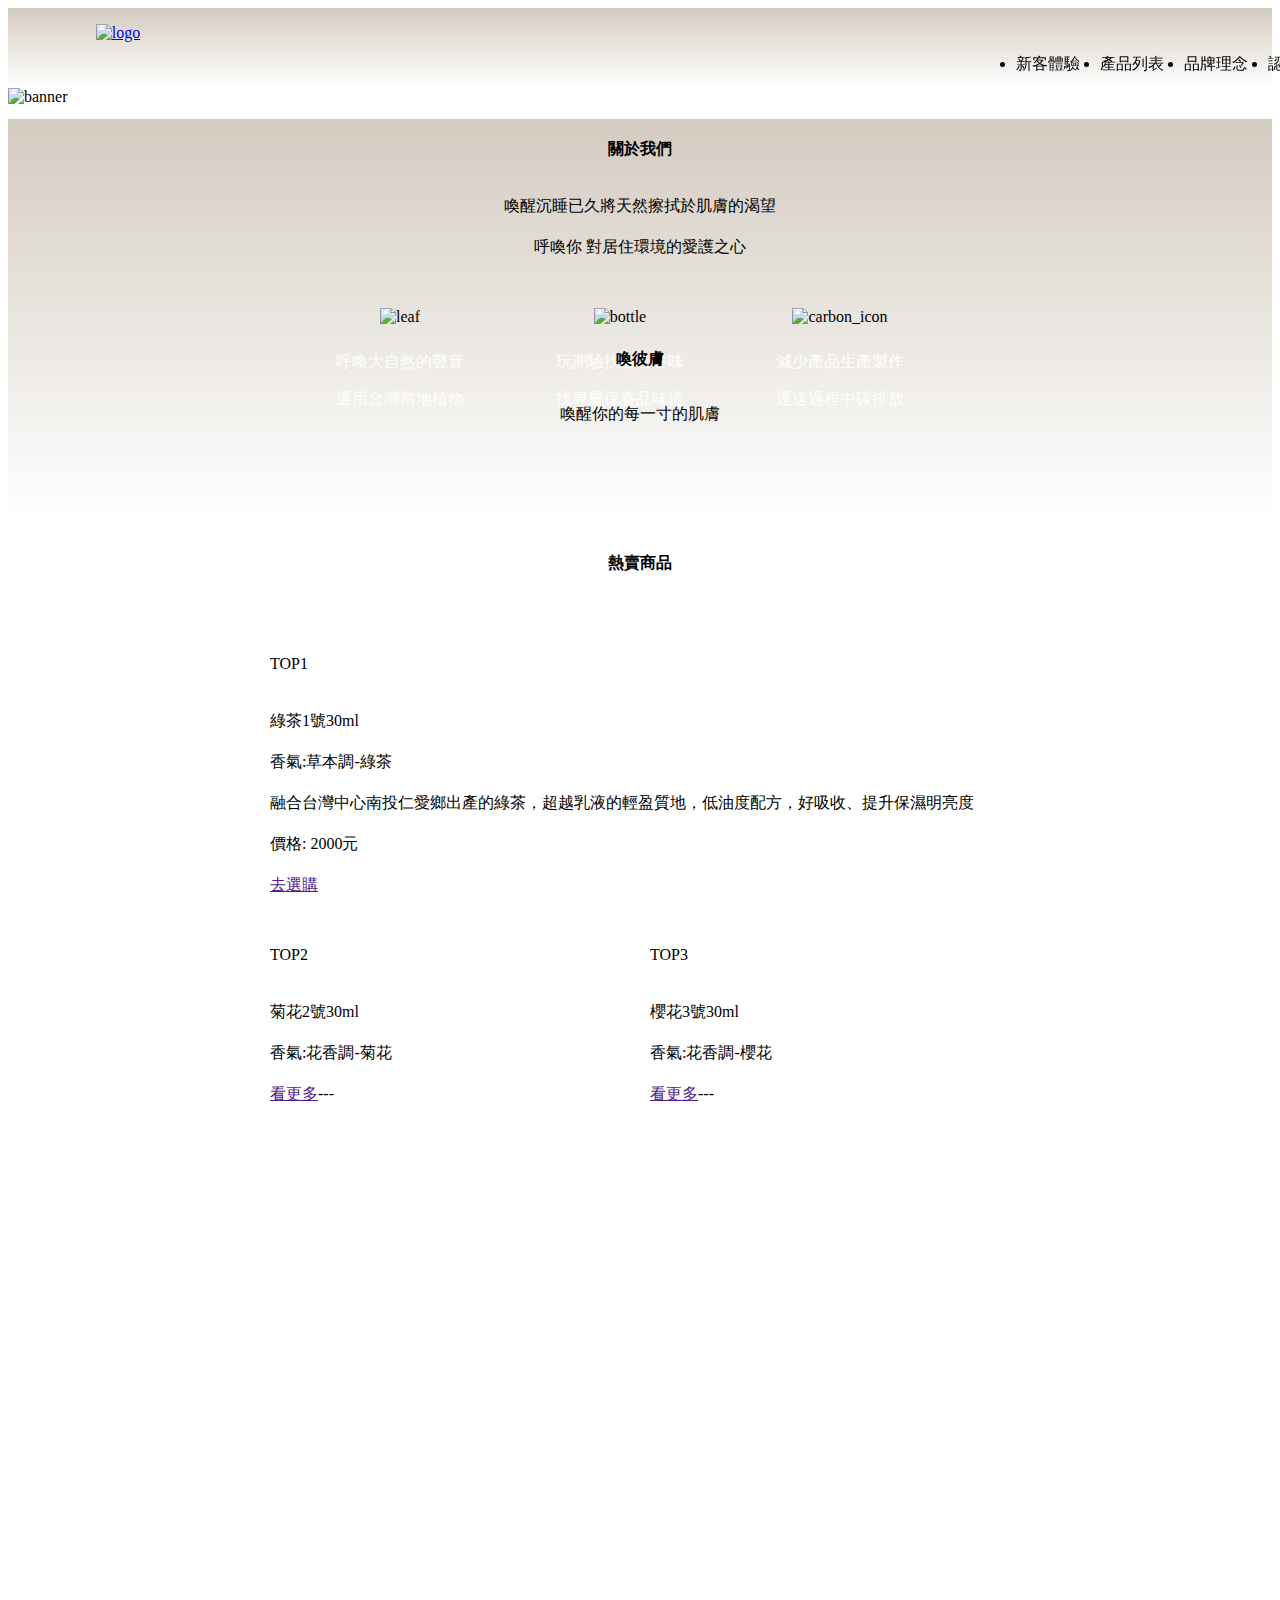
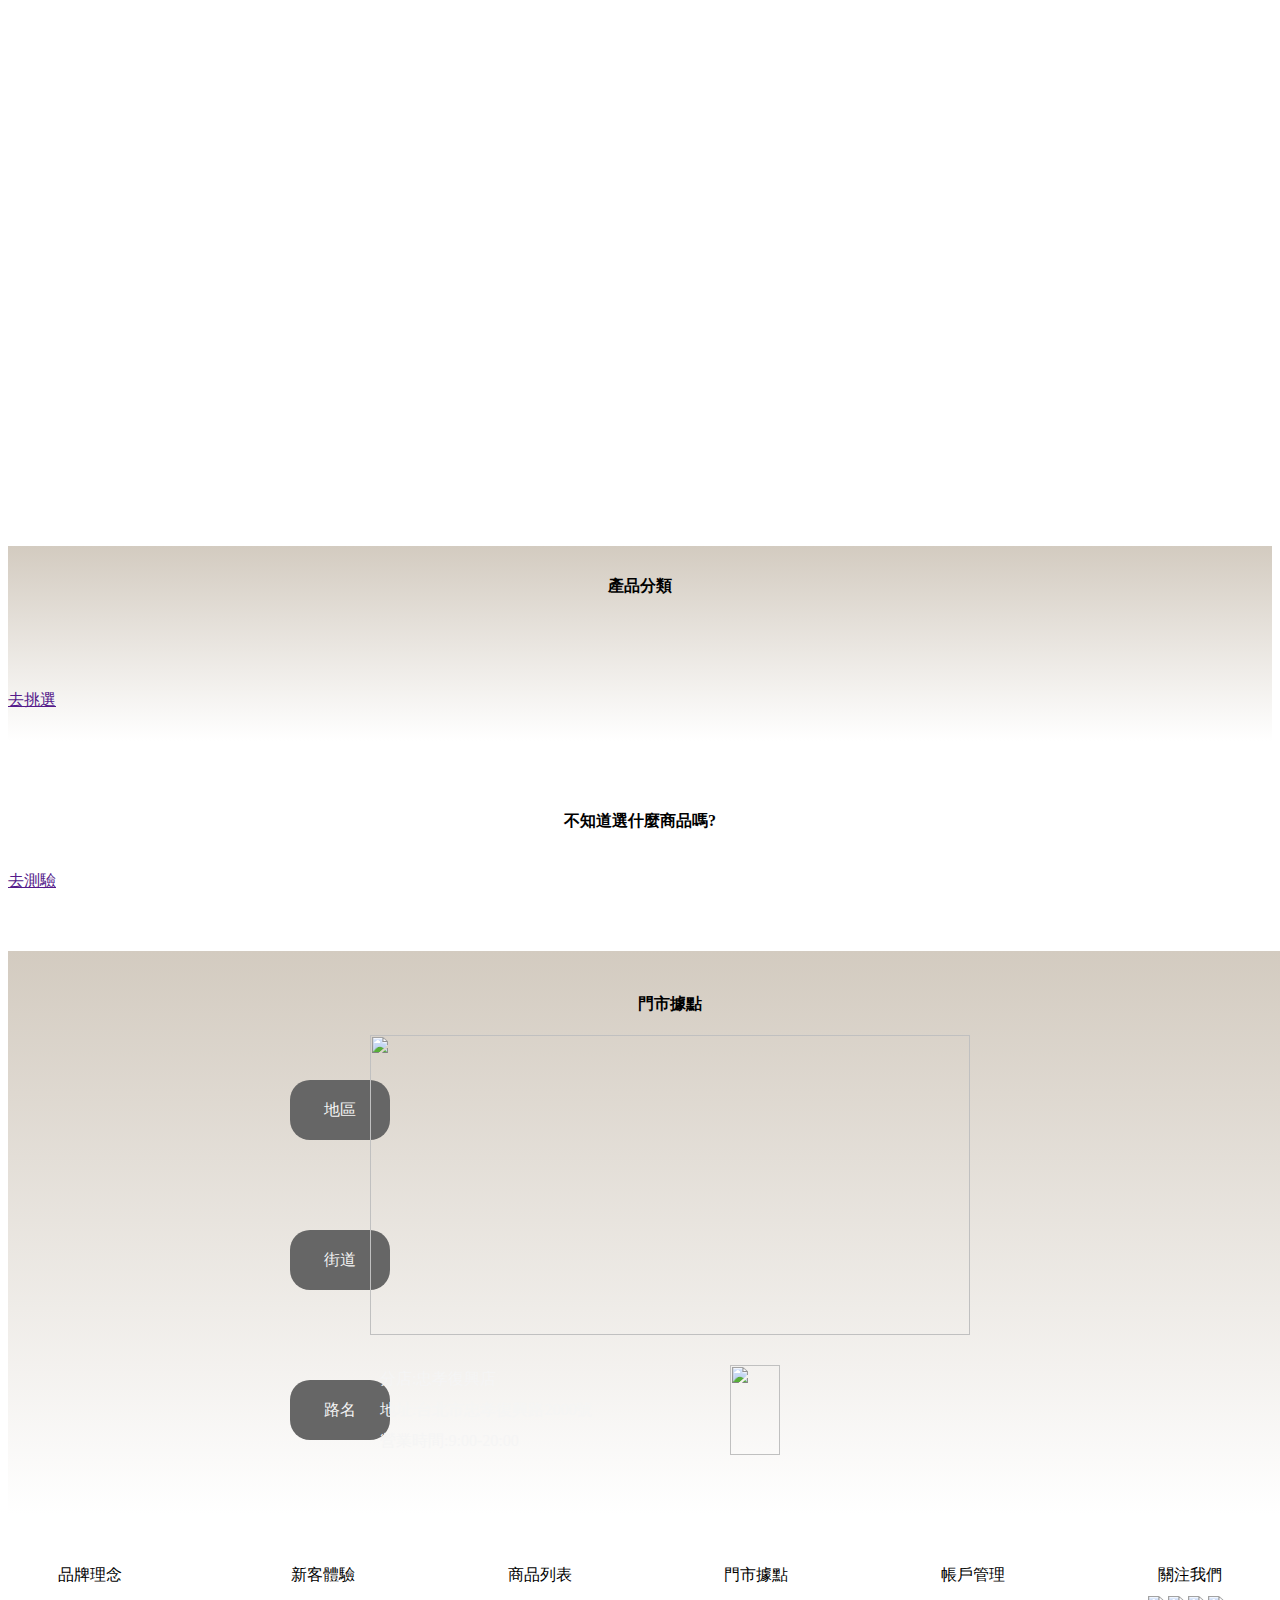
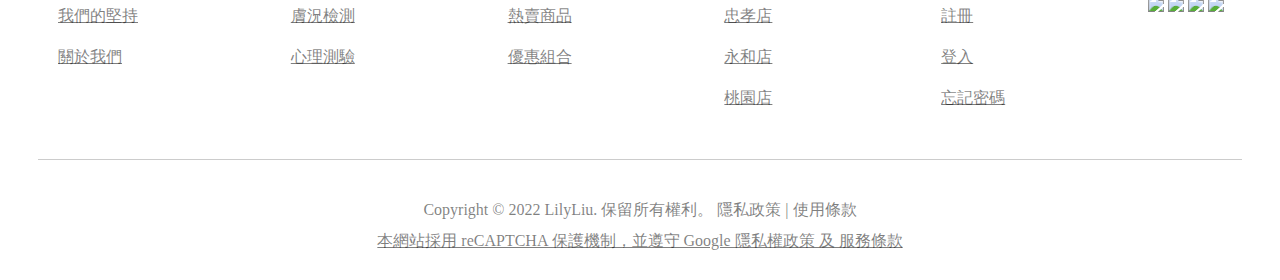
==== mainpage.html @ a23241cc "add mainpage.html & mainpage.css" ====
<!DOCTYPE html>
<html lang="en">
<head>
    <meta charset="UTF-8">
    <meta http-equiv="X-UA-Compatible" content="IE=edge">
    <meta name="viewport" content="width=device-width, initial-scale=1.0">
    <title>喚彼膚|喚醒你的每一寸的肌膚</title>

    <link rel="stylesheet" href="mainpage.css">
    <link rel="stylesheet" href="reset.css">
    <!-- <link href="https://cdn.jsdelivr.net/npm/bootstrap@5.2.1/dist/css/bootstrap.min.css" rel="stylesheet" integrity="sha384-iYQeCzEYFbKjA/T2uDLTpkwGzCiq6soy8tYaI1GyVh/UjpbCx/TYkiZhlZB6+fzT" crossorigin="anonymous">-->
    <link rel="stylesheet" href="https://cdnjs.cloudflare.com/ajax/libs/OwlCarousel2/2.3.4/assets/owl.carousel.min.css" integrity="sha512-tS3S5qG0BlhnQROyJXvNjeEM4UpMXHrQfTGmbQ1gKmelCxlSEBUaxhRBj/EFTzpbP4RVSrpEikbmdJobCvhE3g==" crossorigin="anonymous" referrerpolicy="no-referrer" /> 
    <link rel="stylesheet" href="https://cdnjs.cloudflare.com/ajax/libs/OwlCarousel2/2.3.4/assets/owl.theme.default.min.css" integrity="sha512-OTcub78R3msOCtY3Tc6FzeDJ8N9qvQn1Ph49ou13xgA9VsH9+LRxoFU6EqLhW4+PKRfU+/HReXmSZXHEkpYoOA==" crossorigin="anonymous" referrerpolicy="no-referrer" />
    <link rel="stylesheet" href="css_var.css">
    
   

</head>
<body>
    <!--header-->
    <header class="fixed_header">
        <nav class="nav">
            <div class="nav_menu">
                <ul class="nav_list">
                    <div class="wrap">
                        <a href="mainpage.html" class="nav_logo">
                            <img src="img/mainPage/logo.png" alt="logo"></a>
                    </div>
                    <div class="wrap">
                        <li class="nav_item"><a href="#">新客體驗</a></li>
                        <li class="nav_item"><a href="#">產品列表</a></li>
                        <li class="nav_item"><a href="#">品牌理念</a></li>
                        <li class="nav_item"><a href="#">認識小農</a></li>
                        <li class="nav_item"><a href=""><img src="img/mainPage/cart.png" alt=""></a></li>
                        <li class="nav_item"><a href=""><img src="img/mainPage/member.png" alt=""></a></li>
                    </div>
                </ul>
            </div>
        </nav>
    </header>
    
    <!--banner-->
    <div class="banner">
        <img src="img/mainPage/banner_1.jpg" alt="banner">
        <h1>喚彼膚</h1>
        <p>喚醒你的每一寸的肌膚</p>
    </div>

    <!--about-->
    <article class="about">
        <div class="card_group">
            <div class="cards_title">
                <h2>關於我們</h2>
                <p><span>喚</span>醒沉睡已久將<span>天然</span>擦拭於<span>肌膚</span>的渴望</p>
                <p>呼喚你 對居住<span>環境的愛護之心</span></p>
            </div>
            <div class="cards_details">
                <div class="cards">
                    <img src="img/mainPage/leaf1.png" alt="leaf">
                    <p>呼喚大自然的聲音</p>
                    <p>選用台灣當地植物</p>
                </div>
                <div class="cards">
                    <img src="img/mainPage/bottle.png" alt="bottle">
                    <p>玩測驗找適合香味</p>
                    <p>找專屬保養品味道</p>
                    
                </div>
                <div class="cards">
                    <img src="img/mainPage/carbon_icon.png" alt="carbon_icon">
                    <p>減少產品生產製作</p>
                    <p>運送過程中碳排放</p>
                </div>
            </div>
        </div>
    </article>
    
    <!--best_seller_product-->
    <article class="best_seller_product">
        <div class="product_group">
            <div class="product-title">
                <h2>熱賣商品</h2>
            </div>
            <div class="products">
                <div class="products_item">
                    <div class="product">
                        <div class="top1_pic"><img src="img/mainPage/top1_icon.png" alt=""></div>
                        <span class="tag">TOP1</span>
                        <div class="full_width_product_pic"><img src="img/mainPage/top1_product.png" alt=""></div>
                        <div class="item_text">
                            <div class="text_title">綠茶1號30ml</div>
                            <div class="text_category">香氣:草本調-綠茶</div>
                            <div class="text_description">融合台灣中心南投仁愛鄉出產的綠茶，超越乳液的輕盈質地，低油度配方，好吸收、提升保濕明亮度</div>
                            <div class="price">價格: 2000元</div>
                        </div>
                        <div class="button_primary"><a href="">去選購</a></div>
                    </div>
                </div>
                <div class="products_item wrap">
                    <div class="product">
                        <span class="tag">TOP2</span>
                        <div class="product_pic"><img src="img/mainPage/top2_product.png" alt=""></div>
                        <div class="item_text">
                            <div class="text_title">菊花2號30ml</div>
                            <div class="text_category">香氣:花香調-菊花</div>
                        </div>
                        <div class="button_secondary"><a href="">看更多</a></div>
                    </div>
                    <div class="product">
                        <span class="tag">TOP3</span>
                        <div class="product_pic"><img src="img/mainPage/top3_product.png" alt=""></div>
                        <div class="item_text">
                            <div class="text_title">櫻花3號30ml</div>
                            <div class="text_category">香氣:花香調-櫻花</div>
                        </div>
                        <div class="button_secondary"><a href="">看更多</a></div>
                    </div>
                </div>
            </div>
        </div>
    </article>

    <!--product_category-->
    <section class="category_group">
        <h2 class="category_title">產品分類</h2>
        <div class="product_category">
            <div class="box category_flower">
                <img src="img/mainPage/flower.png" alt="">
                <div class="txt">
                    <a href="mainpage.html">
                        <div class="title">花香調</div>
                        <p>玫瑰花、菊花、櫻花、桂花等等</p>
                    </a>
                </div>
            </div>
            <div class="box category_orange">
                <img src="img/mainPage/orange.png" alt="">
                <div class="txt">
                    <a href="">
                        <div class="title">柑橘調</div>
                        <p>橘子、葡萄柚、佛手柑與檸檬</p>
                    </a>
                </div>
            </div>
            <div class="box category_trunk">
                <img src="img/mainPage/trunk.png" alt="">
                <div class="txt">
                    <a href="">
                        <div class="title">木質調</div>
                        <p>乳香、沒藥、安息香</p>
                    </a>
                 </div>         
           </div>
            <div class="box category_herbal">
                <img src="img/mainPage/herbal.png" alt="">
                <div class="txt">
                    <a href="">
                        <div class="title">草本調</div>
                        <p>迷迭香、玫瑰草、薄荷草等等</p>
                    </a>
                </div>
            </div>
        </div>
        <div class="select">
            <div class="button_primary"><a href="">去挑選</a></div>  
        </div>
    </section>
      <!--product_category_bottomspace-->
    <div class="space">
        <h2>不知道選什麼商品嗎?</h2>  
    </div>
    <!--psychological_test-->
    <div class="owl-carousel owl-theme">
        <div class="item">
            <a href="">
                <img src="img/mainPage/test.jpg" alt="">
                <h3>如果朋友約你出去玩你會選擇?</h3>
            </a>
        </div>
        <div class="item">
            <a href="">
                <img src="img/mainPage/love_people.jpg" alt="">
                <h3>如果要跟喜歡的人出去會想給對方什麼樣的感覺?</h3>
            </a>
        </div>
        <div class="item">
            <a href="">
                <img src="img/mainPage/city_night.jpg" alt="">
            <h3>如果前面一片美景你覺得是看到什麽?</h3>
        </a>
        </div>
    </div>
    <div class="test">
        <div class="button_primary"><a href="">去測驗</a></div> 
    </div>
    <!-- store_location -->
    <div class="store_location_list">
        <h2>門市據點</h2>
        <div class="store_location">
            <div class="tag region">地區</div>
            <div class="tag street">街道</div>
            <div class="tag road">路名</div>
            <div class="pic"><img src="img/mainPage/store_photo.png" alt=""></div>
            <div class="address">
                <div class="wrap">
                    <p>分店:忠孝復興店</p>
                    <p>地址:台北市忠孝復興路2000號</p>
                    <p>營業時間:9:00-20:00</p>
                </div>
                <div class="pic">
                    <img src="img/mainPage/google map.png" alt="">
                </div>
            </div>
        </div>
    </div>

    <!-- footer -->
    <footer>
        <div class="footer_wrap">
            <div class="brand_core">
                <div class="title">品牌理念</div>
                <div class=""><a href="">我們的堅持</a></div>
                <div class=""><a href="">關於我們</a></div>
            </div>
            <div class="new_customer">
                <div class="title">新客體驗</div>
                <div class=""><a href="new_customer_page.html">膚況檢測</a></div>
                <div class=""><a href="new_customer_page.html">心理測驗</a></div>
            </div>
            <div class="product_list">
                <div class="title">商品列表</div>
                <div class=""><a href="">熱賣商品</a></div>
                <div class=""><a href="">優惠組合</a></div>
            </div>
            <div class="store_info">
                <div class="title">門市據點</div>
                <div class=""><a href="">忠孝店</a></div>
                <div class=""><a href="">永和店</a></div>
                <div class=""><a href="">桃園店</a></div>
            </div>
            <div class="account">
                <div class="title">帳戶管理</div>
                <div class=""><a href="">註冊</a></div>
                <div class=""><a href="">登入</a></div>
                <div class=""><a href="">忘記密碼</a></div>
            </div>
            <div class="follow_us">
                <div class="">關注我們</div>
                <img src="img/mainPage/facebook _icon.png">
                <img src="img/mainPage/twitter_ icon.png">
                <img src="img/mainPage/instagram_icon.png">
                <img src="img/mainPage/line_icon.png">
            </div>
        </div>
        <div class="footer2_wrap">
            <span class="copyright">Copyright © 2022 LilyLiu. 保留所有權利。</span>
            <span class="privacy">隱私政策</span>
            <span class="rule">使用條款</span>
            <div class=""><a href="">本網站採用 reCAPTCHA 保護機制，並遵守 Google 隱私權政策 及 服務條款</a></div>
        </div>
    </footer>
    
    
    <script src="https://cdnjs.cloudflare.com/ajax/libs/jquery/3.6.1/jquery.min.js" integrity="sha512-aVKKRRi/Q/YV+4mjoKBsE4x3H+BkegoM/em46NNlCqNTmUYADjBbeNefNxYV7giUp0VxICtqdrbqU7iVaeZNXA==" crossorigin="anonymous" referrerpolicy="no-referrer"></script>

    <script src="https://cdnjs.cloudflare.com/ajax/libs/OwlCarousel2/2.3.4/owl.carousel.min.js" integrity="sha512-bPs7Ae6pVvhOSiIcyUClR7/q2OAsRiovw4vAkX+zJbw3ShAeeqezq50RIIcIURq7Oa20rW2n2q+fyXBNcU9lrw==" crossorigin="anonymous" referrerpolicy="no-referrer"></script>
    
    <!-- <script src="https://cdn.jsdelivr.net/npm/bootstrap@5.2.1/dist/js/bootstrap.bundle.min.js" integrity="sha384-u1OknCvxWvY5kfmNBILK2hRnQC3Pr17a+RTT6rIHI7NnikvbZlHgTPOOmMi466C8" crossorigin="anonymous"></script>
    
    <script src="https://cdnjs.cloudflare.com/ajax/libs/popper.js/2.10.2/umd/popper.min.js"></script> -->
    <script>
        $('.owl-carousel').owlCarousel({
            loop:true,
            margin:10,
            autoplay:true,
            autoplaytimeout:1000,
            nav:false,
            dots:true,
            responsive:{
                0:{
                    items:1
                },
                768:{
                    items:3
                },
                1200:{
                    items:3
                }
            }
        })
    </script>
</body>
</html>
---- mainpage.css ----
/*header*/
.fixed_header{
    width: 100%;
    background-image: linear-gradient(to bottom,#D3CBC0,#FFFFFF) ;
    position: sticky;
    top: 0;
    z-index: 100;
}
.nav{
    display: flex;
    justify-content: center;
    text-align: center;
    margin: 0 auto;
    height: 80px;
}
.nav_logo{
    /* position: absolute;
    top: 0;
    left: 400px; */
    width: 80px;
    height: 80px;
    display: inline-block;
    margin: auto 20px;
}
.nav_logo img{
    width: 80%;
}
.nav_menu{
    width: 100%;
    margin: 0 10px;
}
.nav_list{
    width: 100%;
    display: flex;
    justify-content: space-between;
}
.nav_list .wrap:nth-child(2){
    display: flex;
    justify-content: space-between;
}
.nav_item{
    margin: auto 10px;
    box-sizing: border-box;
    /* line-height: 70px;  */
}
.nav_item a{
    color:var(--nav-font-color) ;
    text-decoration: none;
}
.wrap li:nth-child(5),
.wrap li:nth-child(6){
    /* display: inline-block; */
    margin: auto -10px;
}
.wrap li img{
    width: 40%;
}
/*banner*/
.banner{
    width: 100%;
    position: relative; 
}
.banner img{
    width: 100%;
    height: 400px;
    vertical-align: bottom;
    object-fit: cover;
}
.banner h1{
    text-align: center;
    position: absolute;
    top: 250px;
    left: 0;
    right: 0;
   
    font-size: var(--title-font-size) ;
    color: var(--h1--color);
    text-shadow: var(--h1--text-shadow);
}
.banner p{
    text-align: center;
    position: absolute;
    top: 300px;
    left: 0;
    right: 0;
    font-size: var(--sub-title-font-size);
    color: var(--h1--color);
    text-shadow: var(--p-text-shadow);
}
/*about*/
.about{
    width: 100%; 
    height: 400px;
    background-image: linear-gradient(to bottom,#D3CBC0,#ffffff);
}
.cards_title{
    font-size: var(--sub-title-font-size);
}
.pic img{
    width: 50px;
    height: 50px;
}
.cards_title h2{
    text-align: center;
    font-size:var(--sub-title-font-size);
    color: var(--h2-color);
    padding: 20px;
}
.cards_title p{
    text-align: center;
    font-size: var(--content-font-size);
    margin-bottom: 20px;
}
.cards_title span{
    color: var(--h2-color);
    font-size: var(--sub-title-font-size);
}
.cards_details{
    display: flex;
    width: 720px;
    margin: auto;
    padding: 10px;
    box-sizing: border-box;
}
.cards{
    width: 200px;
    /* border: 1px solid black; */
    text-align: center;
    padding: 10px;
    margin: 10px;
    box-sizing: border-box;

    background-color: var(--cards-bg-color);
    box-shadow: 1px solid #00000080;
    border-radius: 20px;
}
.cards img{
    width: 50px;
    height: 90px;
    margin-bottom: 10px;
}
.cards:nth-child(3) img{
    width: 100px;
    height: 90px;
    margin-bottom: 10px;
}
.cards p{
    font-size: var(--content-font-size);
    margin-bottom: 10px;
    color: #ffffff;
}

/*best-seller-product*/
.best_seller_product{
    background-image:url(img/mainPage/enlighten.jpg);
    height: 1600px;
    vertical-align: bottom;
    object-fit: cover;
}
.product_group{
    background-image:url(img/mainPage/enlighten.jpg);
    vertical-align: bottom;
    object-fit: contain;
}
.product-title h2{
    padding: 20px;
    text-align: center;
    color: var(--h2-color);
    font-size: var(--sub-title-font-size);
    font-weight: bold;
}
.products{
    width: 800px;
    margin: auto;
    overflow: hidden;
}
.products_item{
    margin: 10px;
    padding: 10px;
    /* border: 1px solid black; */
}
.wrap{
    display:flex;
}
.wrap .product{
    flex-grow: 1;
}
.product{
    width: 100%;
    align-items: center;
    margin: 10px;
    /* padding: 30px; */
    /* border: 1px solid black; */
}
.product span{
    display: inline-block;
    text-align: center;
}
.product span{
    color: var(--h2-color);
    font-size: var(--content-font-size);
}
.products_item{
    background-color: var(--product-bg-color);
}
.product .item_text{
    font-size: var(--content-font-size);
}
.full_width_product_pic{
    width: 400px;
    margin: 0 auto;
}
.full_width_product_pic img{
   width: 100%;
}
.product_pic img{
    width: 100%;
    /* padding-left: 50px; */
    /* margin-left: 50px; */
}
.item_text{
    margin: 20px 0;
    
}
.text_title{
    font-size: var(--sub-title-font-size);
    margin: 20px 0;
}
.text_category{
    margin-bottom: 20px;
}
.text_description{
    margin-bottom: 20px;
}

.button_secondary::after{
    content: "---";
}

/* category_group */
.category_group{
    width: 100%;
    background-image: linear-gradient(to bottom,#D3CBC0,#ffffff);
}
.category_group h2{
    text-align: center;
    padding: 30px 0 0;
    color: var(--h2-color);
    font-size: var(--sub-title-font-size);
    font-weight: bold;
}
.product_category{
    max-width: 800px;
    display: flex;
    justify-content: center;
    flex-wrap: wrap;
    margin: auto;
}
.product_category .box{
    position: relative;
}
.box img{
    width: 50%;
    object-fit: cover;
}
.product_category .category_flower,
.product_category .category_orange,
.product_category .category_trunk,
.product_category .category_herbal
{
    width: 360px;
    margin: 20px auto;
    display: flex;
    justify-content: center;
}

.box .txt{
    position: absolute;
    top: 0;
    bottom: 0;
    left: 0;
    right: 0;
    margin: auto;
    padding: 20px;
    background-color: rgba(0,0,0,.5);
    display: flex;
    flex-direction: column;
    justify-content: center;
    text-align: center;
    opacity: 0;
    border-radius: 50%;
}
.box .txt .title{
    font-size: var(--sub-title-font-size);
    margin-bottom: 20px;
    color: var(--p-color);
}
.box .txt p{
    color: #ccc;
}
.box:hover .txt{
    opacity: 1;
}
.select{
    padding-bottom: 30px;
}
/*product_category_bottomspace*/
.space{
    width: 100%;
    background-image: url(img/mainPage/enlighten.jpg);
    height: 100px; 
    padding-top: 30px;
    text-align: center;
    display: flex;
    justify-content: center;
    align-items: center;
}
.space h2{
    font-size: var(--sub-title-font-size);
    color: var(--h2-color);
   
}
/*psychological_test*/
.owl-carousel{
    background-image: url(img/mainPage/enlighten.jpg);
    object-fit: cover;
    /* padding: 10px; */
}
.owl-carousel .item h3{
    font-size: 16px;
    text-align: center;
    color: #4E6762;
    font-weight: normal;
    margin: 10px;
}
.test{
    background-image: url(img/mainPage/enlighten.jpg);
    height: 80px;
}
/* store_location */
.store_location_list{
    width: 100%;
    background-image: linear-gradient(to bottom,#D3CBC0,#ffffff);
    padding: 30px;
    margin: auto;
}
.store_location {
    max-width: 800px;
    margin: auto;
    display: grid;
    grid-template-columns: 100px 300px 300px ;
    grid-template-rows: 150px 150px 150px;
}
.store_location .tag{
    width: 100px;
    height: 60px;
    background-color: #666;
    text-align: center;
    margin: auto 20px;
    line-height: 60px;
    border-radius: 20px;
    color: #f5f5f5;
    font-size: var(--content-font-size);
    
}
.store_location .region{
    grid-column: 1/2;
    grid-row: 1/2;
}
.store_location .street{
    grid-column: 1/2;
    grid-row: 2/3;
}
.store_location .road{
    grid-column: 1/2;
    grid-row: 3/4;
}
.store_location .pic{
    width: 100%;
    grid-column: 2/4;
    grid-row: 1/3;
}
.store_location .pic img{
    width: 100%;
    height: 100%;
}
.store_location .address{
    grid-column: 2/4;
    grid-row: 3/4;
}
.address{
    width: 100%;
    /* width: 100%; */
    display: flex;
    flex-direction: column;
    justify-content: center;
    background-color: var(--box-bg-color);
    text-align: left;
    border-radius: 20px;
    position: relative;
}
.address .wrap{
    display: block;
}
.address .pic{
    position: absolute;
    top: 20%;
    left: 60%;
    right: 0;
    width: 50px;
    height: 90px;
}
.address p{
    margin: 10px;
    font-size: var(--content-font-size);
    color: #f5f5f5;
}
.store_location_list h2{
    text-align: center;
    color: var(--h2-color);
    font-size: var(--sub-title-font-size);
    font-weight: bold;
    margin-bottom: 20px;
}

/* footer */

.footer_wrap{
    display: flex;
    justify-content: space-between;
    margin: 30px;
    border-bottom: 1px solid #ccc;
    padding-bottom: 30px;
}
.footer_wrap a{
    color: #00000080;
}
.privacy:after{
    content: " | ";
}
.footer2_wrap,
.footer2_wrap a{
    display: block;
    color: #00000080;
    text-align: center;
    padding: 10px;
}
.follow_us img{
    width: 20px;
}
.footer_wrap div{
    padding: 10px;
}
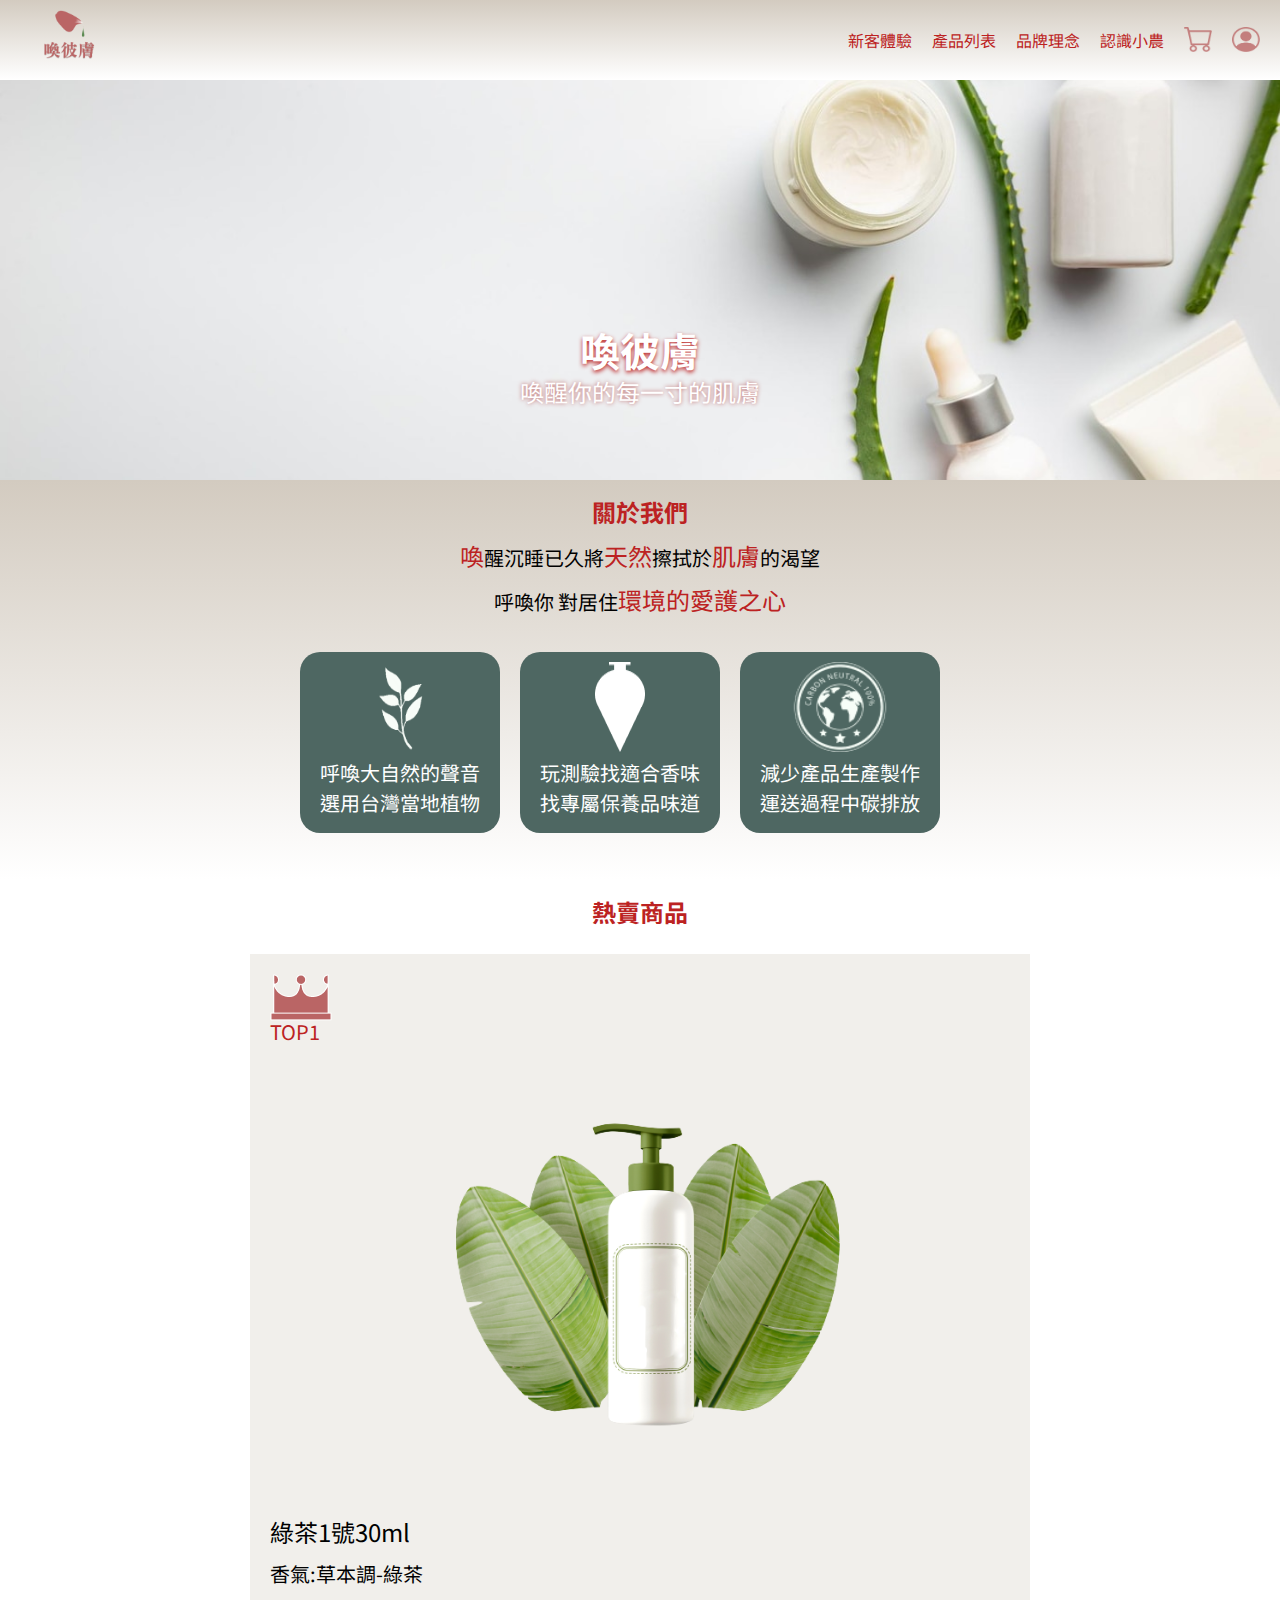
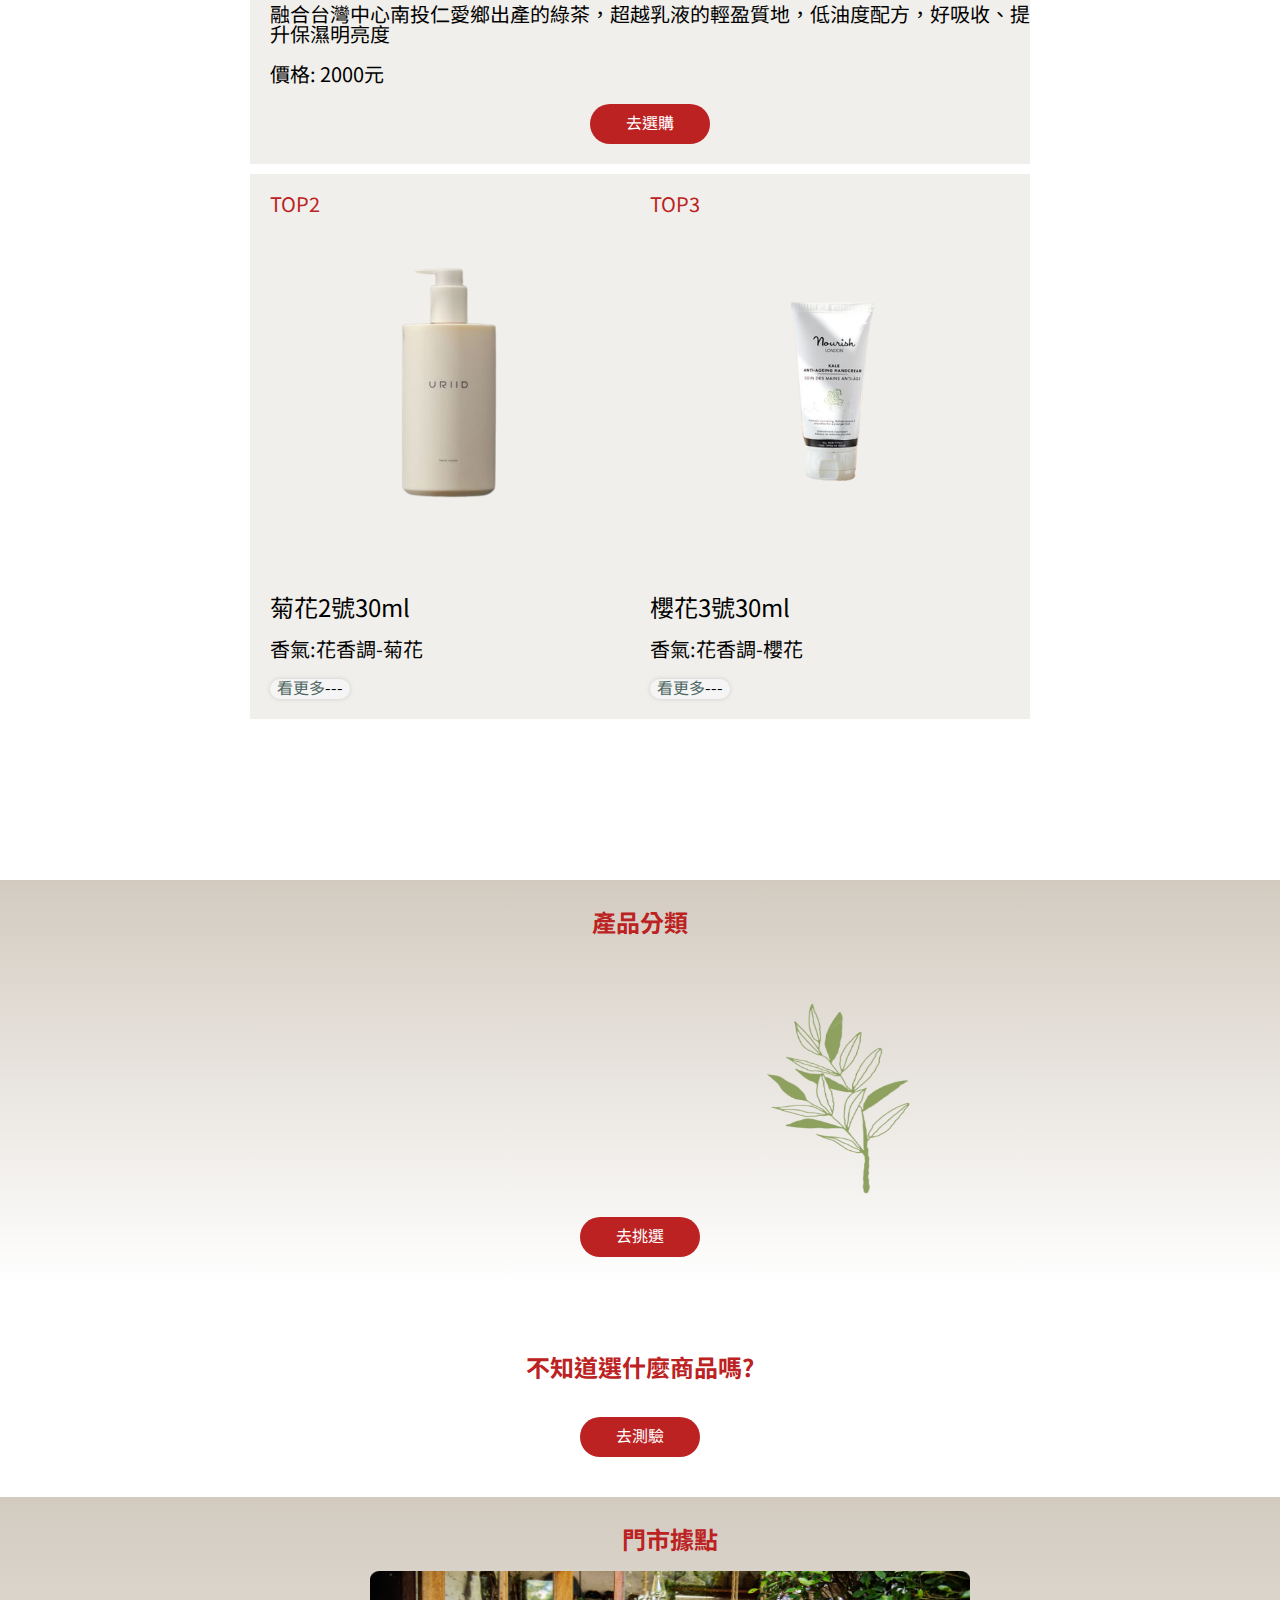
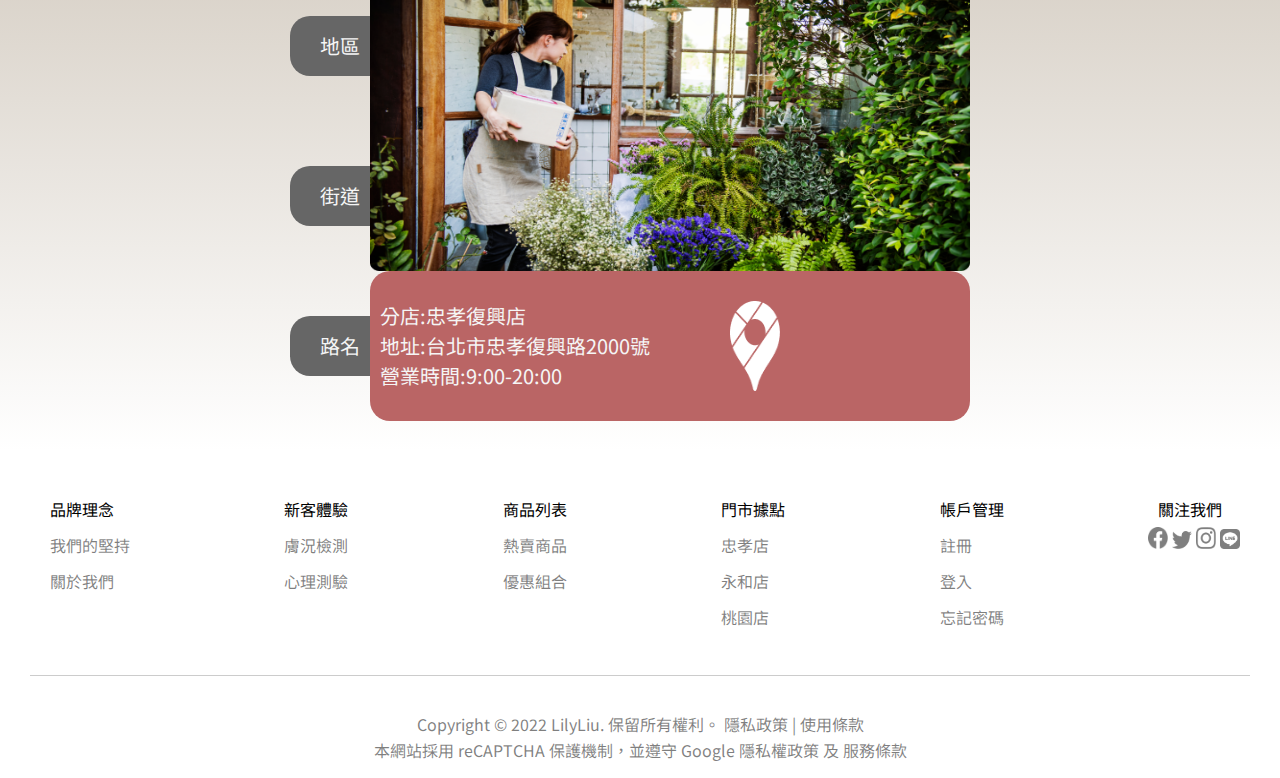
==== commit aa8dbe86: "add mainpage.html,mainpage.css & new_customer_page.html,new_customer_page.css" ====
--- a/mainpage.html
+++ b/mainpage.html
@@ -8,7 +8,7 @@
 
     <link rel="stylesheet" href="mainpage.css">
     <link rel="stylesheet" href="reset.css">
-    <!-- <link href="https://cdn.jsdelivr.net/npm/bootstrap@5.2.1/dist/css/bootstrap.min.css" rel="stylesheet" integrity="sha384-iYQeCzEYFbKjA/T2uDLTpkwGzCiq6soy8tYaI1GyVh/UjpbCx/TYkiZhlZB6+fzT" crossorigin="anonymous">-->
+    <link href="https://cdn.jsdelivr.net/npm/bootstrap@5.2.1/dist/css/bootstrap.min.css" rel="stylesheet" integrity="sha384-iYQeCzEYFbKjA/T2uDLTpkwGzCiq6soy8tYaI1GyVh/UjpbCx/TYkiZhlZB6+fzT" crossorigin="anonymous">
     <link rel="stylesheet" href="https://cdnjs.cloudflare.com/ajax/libs/OwlCarousel2/2.3.4/assets/owl.carousel.min.css" integrity="sha512-tS3S5qG0BlhnQROyJXvNjeEM4UpMXHrQfTGmbQ1gKmelCxlSEBUaxhRBj/EFTzpbP4RVSrpEikbmdJobCvhE3g==" crossorigin="anonymous" referrerpolicy="no-referrer" /> 
     <link rel="stylesheet" href="https://cdnjs.cloudflare.com/ajax/libs/OwlCarousel2/2.3.4/assets/owl.theme.default.min.css" integrity="sha512-OTcub78R3msOCtY3Tc6FzeDJ8N9qvQn1Ph49ou13xgA9VsH9+LRxoFU6EqLhW4+PKRfU+/HReXmSZXHEkpYoOA==" crossorigin="anonymous" referrerpolicy="no-referrer" />
     <link rel="stylesheet" href="css_var.css">
--- a/css_var.css
+++ b/css_var.css
@@ -0,0 +1,68 @@
+@import url('https://fonts.googleapis.com/css2?family=Noto+Sans+TC:wght@100;300;400;500;700;900&display=swap');
+
+*{
+    /* font_size */
+    --title-font-size : 40px;
+    --sub-title-font-size : 24px;
+    --content-font-size: 20px;
+    --content-small-font-size: 16px;
+    
+    /*letter_space*/
+    --ch-letter_space: 10%;
+
+    /*line-height*/
+    --ch-line-height: 120%;
+
+    /*bg-color*/
+    --bg-color: #D3CBC0;
+    --cards-bg-color: #4E6762;
+    --breadcrumb-bg-color: #4E6762;
+    --product-bg-color: #D3CBC050;
+    --box-bg-color:#BA6565;
+    --upload-bg-color: #aaa;
+
+    /*font-color*/
+    --nav-font-color: #BC2222;
+    --h1--color: #ffffff;
+    --h1--text-shadow: 0 2px 4px #BC2222;
+    --p-color: #f5f5f5;
+    --p-text-shadow: 0 0px 4px #BA6565;
+    --h2-color: #BC2222;
+    --card-box-shadow: 0px 0px 5px rgba(0,0,0,.5);
+
+      /*not-important-color*/
+    --breadcrumb-color: #f5f5f5;
+    --hover-color:#FFBA00;
+
+    /*tag-color*/
+    --tag-color:#E4DFD8;
+}
+/*思源體*/
+body{
+    font-family: 'Noto Sans TC', sans-serif;
+}
+/*btn*/
+.button_primary{
+  text-align: center;
+  width: 100px;
+  height: 20px;
+  background-color: var(--h2-color);
+  border-radius: 20px;
+  margin: 0 auto;
+  text-decoration: none;
+  padding: 10px;
+}
+.button_primary a{
+  color: #ffffff;
+}
+.button_secondary{
+  width: 80px;
+  height: 20px;
+  text-align: center;
+  background-color: var(--p-color);
+  box-shadow: 0 0 4px #ccc;
+  border-radius: 20px;
+}
+.button_secondary a{
+  color: #4E6762;
+}